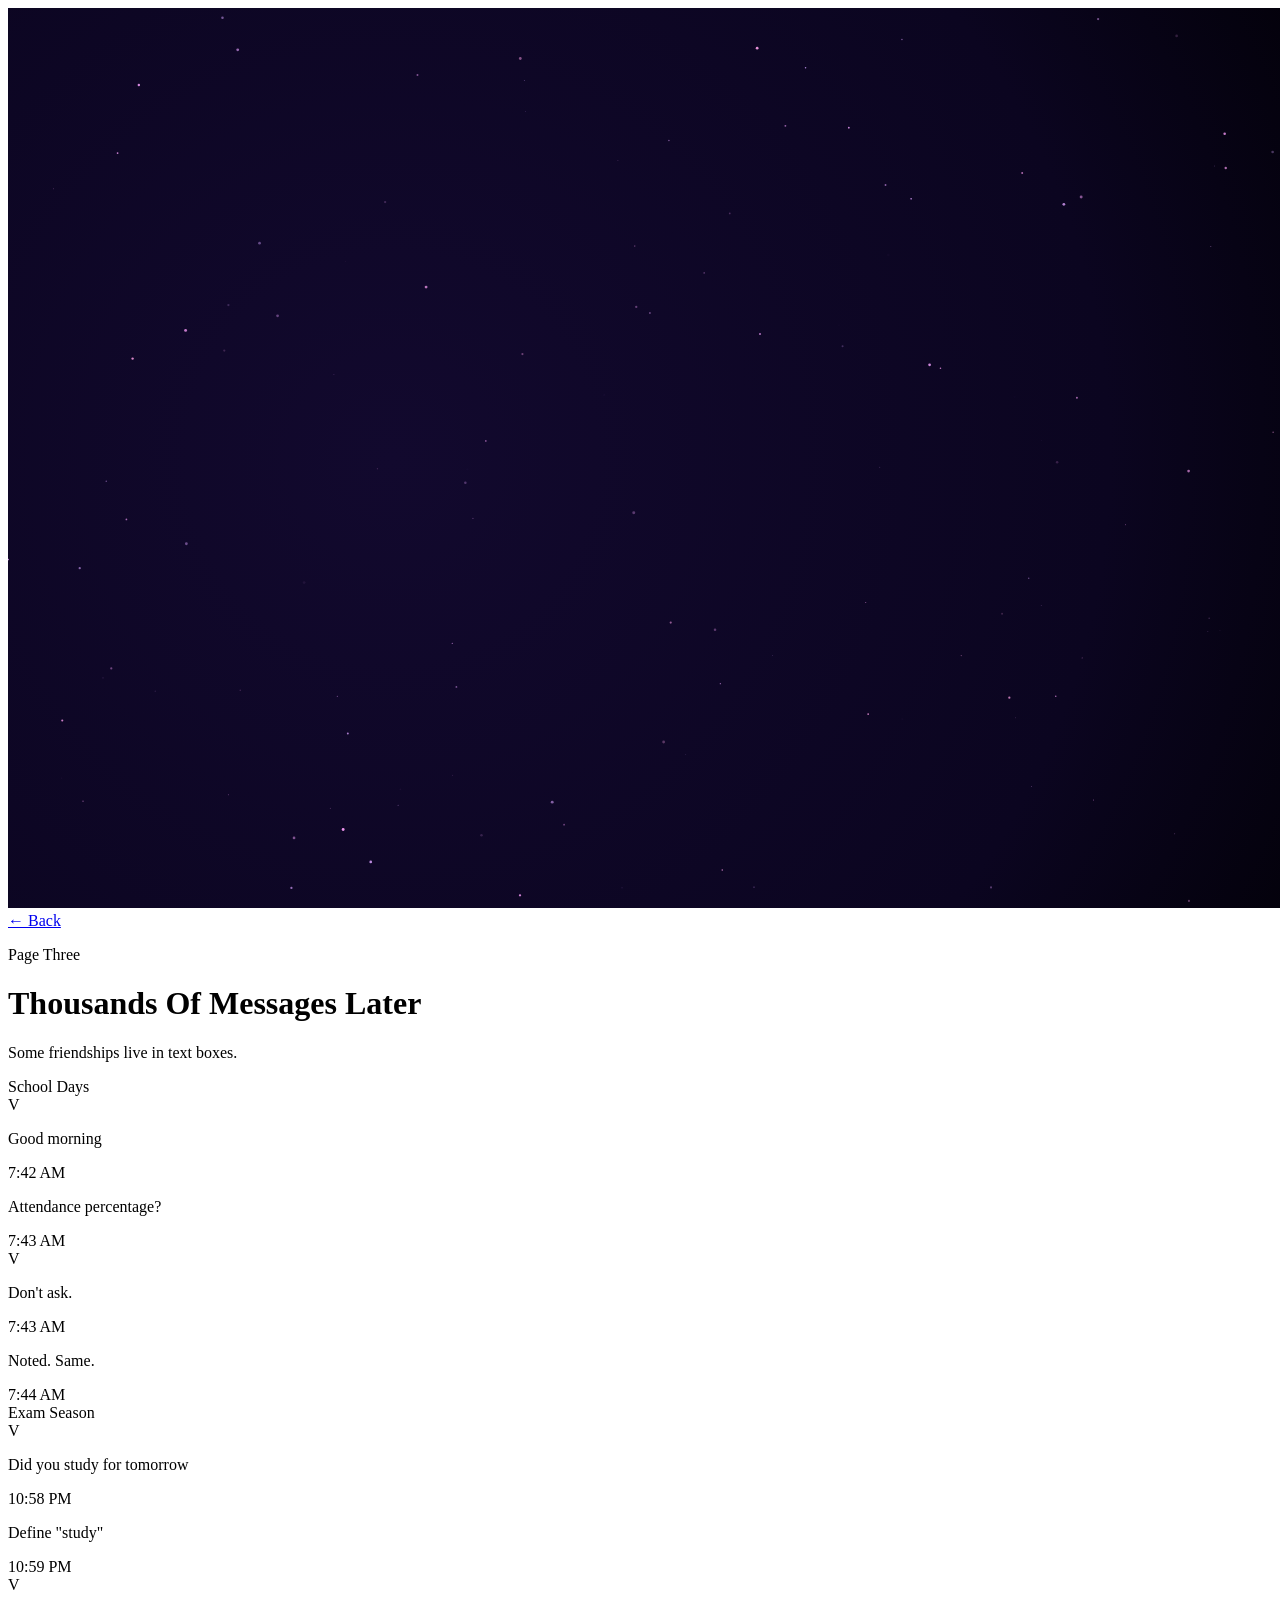
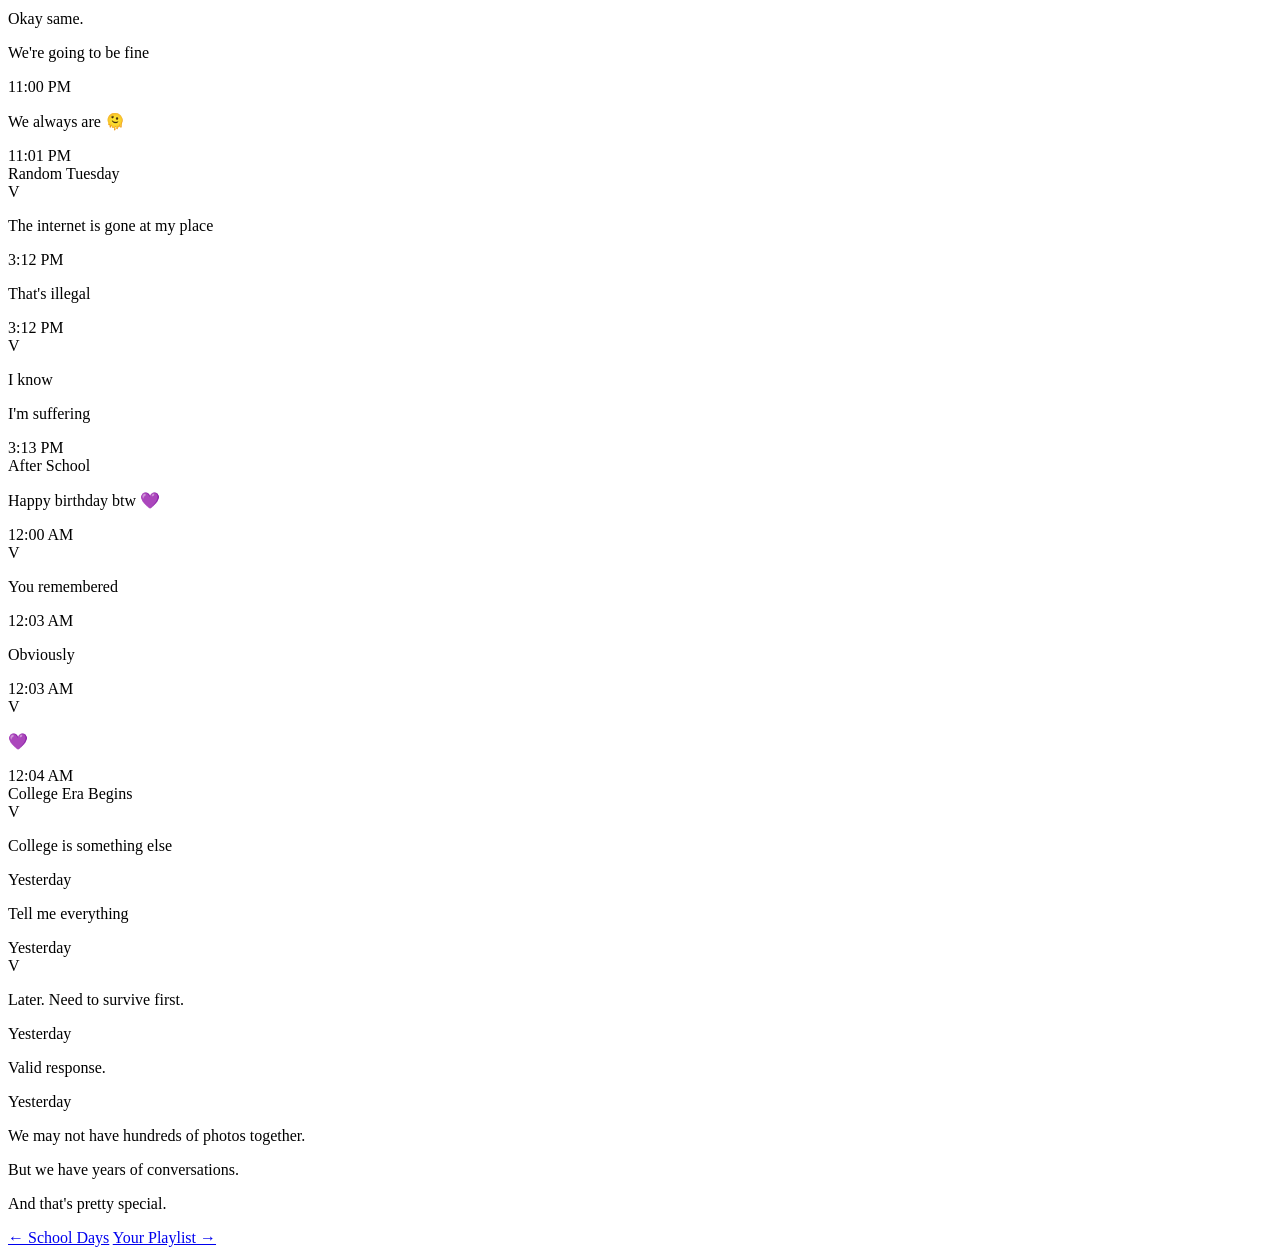
==== chat.html @ 37952ed3 "Add files via upload" ====
<!DOCTYPE html>
<html lang="en">
<head>
  <meta charset="UTF-8" />
  <meta name="viewport" content="width=device-width, initial-scale=1.0" />
  <title>Chat Archives — Varsha's 18th</title>
  <link rel="stylesheet" href="chat.css" />
</head>
<body>

  <canvas id="chatCanvas"></canvas>

  <div class="page-wrap">

    <nav class="back-nav">
      <a href="main.html" class="back-link">← Back</a>
    </nav>

    <header class="page-header">
      <p class="page-tag">Page Three</p>
      <h1 class="page-title">Thousands Of Messages Later</h1>
      <p class="page-subtitle">Some friendships live in text boxes.</p>
    </header>

    <!-- Chat container -->
    <div class="chat-window" role="log" aria-label="Conversation archive">

      <div class="chat-date-divider"><span>School Days</span></div>

      <div class="bubble-row row-them">
        <div class="avatar" aria-hidden="true">V</div>
        <div class="bubble bubble-them">
          <p>Good morning</p>
          <span class="bubble-time">7:42 AM</span>
        </div>
      </div>

      <div class="bubble-row row-me">
        <div class="bubble bubble-me">
          <p>Attendance percentage?</p>
          <span class="bubble-time">7:43 AM</span>
        </div>
      </div>

      <div class="bubble-row row-them">
        <div class="avatar" aria-hidden="true">V</div>
        <div class="bubble bubble-them">
          <p>Don't ask.</p>
          <span class="bubble-time">7:43 AM</span>
        </div>
      </div>

      <div class="bubble-row row-me">
        <div class="bubble bubble-me">
          <p>Noted. Same.</p>
          <span class="bubble-time">7:44 AM</span>
        </div>
      </div>

      <div class="chat-date-divider"><span>Exam Season</span></div>

      <div class="bubble-row row-them">
        <div class="avatar" aria-hidden="true">V</div>
        <div class="bubble bubble-them">
          <p>Did you study for tomorrow</p>
          <span class="bubble-time">10:58 PM</span>
        </div>
      </div>

      <div class="bubble-row row-me">
        <div class="bubble bubble-me">
          <p>Define "study"</p>
          <span class="bubble-time">10:59 PM</span>
        </div>
      </div>

      <div class="bubble-row row-them">
        <div class="avatar" aria-hidden="true">V</div>
        <div class="bubble bubble-them">
          <p>Okay same.</p>
          <p>We're going to be fine</p>
          <span class="bubble-time">11:00 PM</span>
        </div>
      </div>

      <div class="bubble-row row-me">
        <div class="bubble bubble-me">
          <p>We always are 🫠</p>
          <span class="bubble-time">11:01 PM</span>
        </div>
      </div>

      <div class="chat-date-divider"><span>Random Tuesday</span></div>

      <div class="bubble-row row-them">
        <div class="avatar" aria-hidden="true">V</div>
        <div class="bubble bubble-them">
          <p>The internet is gone at my place</p>
          <span class="bubble-time">3:12 PM</span>
        </div>
      </div>

      <div class="bubble-row row-me">
        <div class="bubble bubble-me">
          <p>That's illegal</p>
          <span class="bubble-time">3:12 PM</span>
        </div>
      </div>

      <div class="bubble-row row-them">
        <div class="avatar" aria-hidden="true">V</div>
        <div class="bubble bubble-them">
          <p>I know</p>
          <p>I'm suffering</p>
          <span class="bubble-time">3:13 PM</span>
        </div>
      </div>

      <div class="chat-date-divider"><span>After School</span></div>

      <div class="bubble-row row-me">
        <div class="bubble bubble-me">
          <p>Happy birthday btw 💜</p>
          <span class="bubble-time">12:00 AM</span>
        </div>
      </div>

      <div class="bubble-row row-them">
        <div class="avatar" aria-hidden="true">V</div>
        <div class="bubble bubble-them">
          <p>You remembered</p>
          <span class="bubble-time">12:03 AM</span>
        </div>
      </div>

      <div class="bubble-row row-me">
        <div class="bubble bubble-me">
          <p>Obviously</p>
          <span class="bubble-time">12:03 AM</span>
        </div>
      </div>

      <div class="bubble-row row-them">
        <div class="avatar" aria-hidden="true">V</div>
        <div class="bubble bubble-them">
          <p>💜</p>
          <span class="bubble-time">12:04 AM</span>
        </div>
      </div>

      <div class="chat-date-divider"><span>College Era Begins</span></div>

      <div class="bubble-row row-them">
        <div class="avatar" aria-hidden="true">V</div>
        <div class="bubble bubble-them">
          <p>College is something else</p>
          <span class="bubble-time">Yesterday</span>
        </div>
      </div>

      <div class="bubble-row row-me">
        <div class="bubble bubble-me">
          <p>Tell me everything</p>
          <span class="bubble-time">Yesterday</span>
        </div>
      </div>

      <div class="bubble-row row-them">
        <div class="avatar" aria-hidden="true">V</div>
        <div class="bubble bubble-them">
          <p>Later. Need to survive first.</p>
          <span class="bubble-time">Yesterday</span>
        </div>
      </div>

      <div class="bubble-row row-me">
        <div class="bubble bubble-me">
          <p>Valid response.</p>
          <span class="bubble-time">Yesterday</span>
        </div>
      </div>

    </div>

    <!-- Ending message -->
    <div class="chat-ending">
      <p class="ending-main">We may not have hundreds of photos together.</p>
      <p class="ending-main">But we have years of conversations.</p>
      <p class="ending-sub">And that's pretty special.</p>
    </div>

    <footer class="nav-foot">
      <a href="school.html" class="foot-link">← School Days</a>
      <a href="music.html" class="foot-link">Your Playlist →</a>
    </footer>

  </div>

  <script>
    (function(){
      const c=document.getElementById('chatCanvas');
      const ctx=c.getContext('2d');
      let pts=[];
      function resize(){
        c.width=window.innerWidth; c.height=window.innerHeight;
        pts=Array.from({length:Math.floor(c.width*c.height/9000)},()=>({
          x:Math.random()*c.width,y:Math.random()*c.height,
          r:Math.random()*1.2+0.3,a:Math.random(),
          da:(Math.random()*0.004+0.002)*(Math.random()<.5?1:-1),hue:270+Math.random()*45
        }));
      }
      function draw(){
        ctx.clearRect(0,0,c.width,c.height);
        const g=ctx.createRadialGradient(c.width*.3,c.height*.5,0,c.width*.3,c.height*.5,c.width*.8);
        g.addColorStop(0,'#12092e'); g.addColorStop(.7,'#0b0520'); g.addColorStop(1,'#03010a');
        ctx.fillStyle=g; ctx.fillRect(0,0,c.width,c.height);
        for(const p of pts){
          p.a+=p.da; if(p.a>1||p.a<0)p.da*=-1;
          ctx.beginPath(); ctx.arc(p.x,p.y,p.r,0,Math.PI*2);
          ctx.fillStyle=`hsla(${p.hue},70%,75%,${p.a})`; ctx.fill();
        }
        requestAnimationFrame(draw);
      }
      window.addEventListener('resize',resize); resize(); draw();
    })();

    // Stagger bubble entrance
    document.querySelectorAll('.bubble-row').forEach((el, i) => {
      el.style.animationDelay = (i * 0.07) + 's';
    });
  </script>
<script src="globalMusic.js"></script>
</body>
</html>
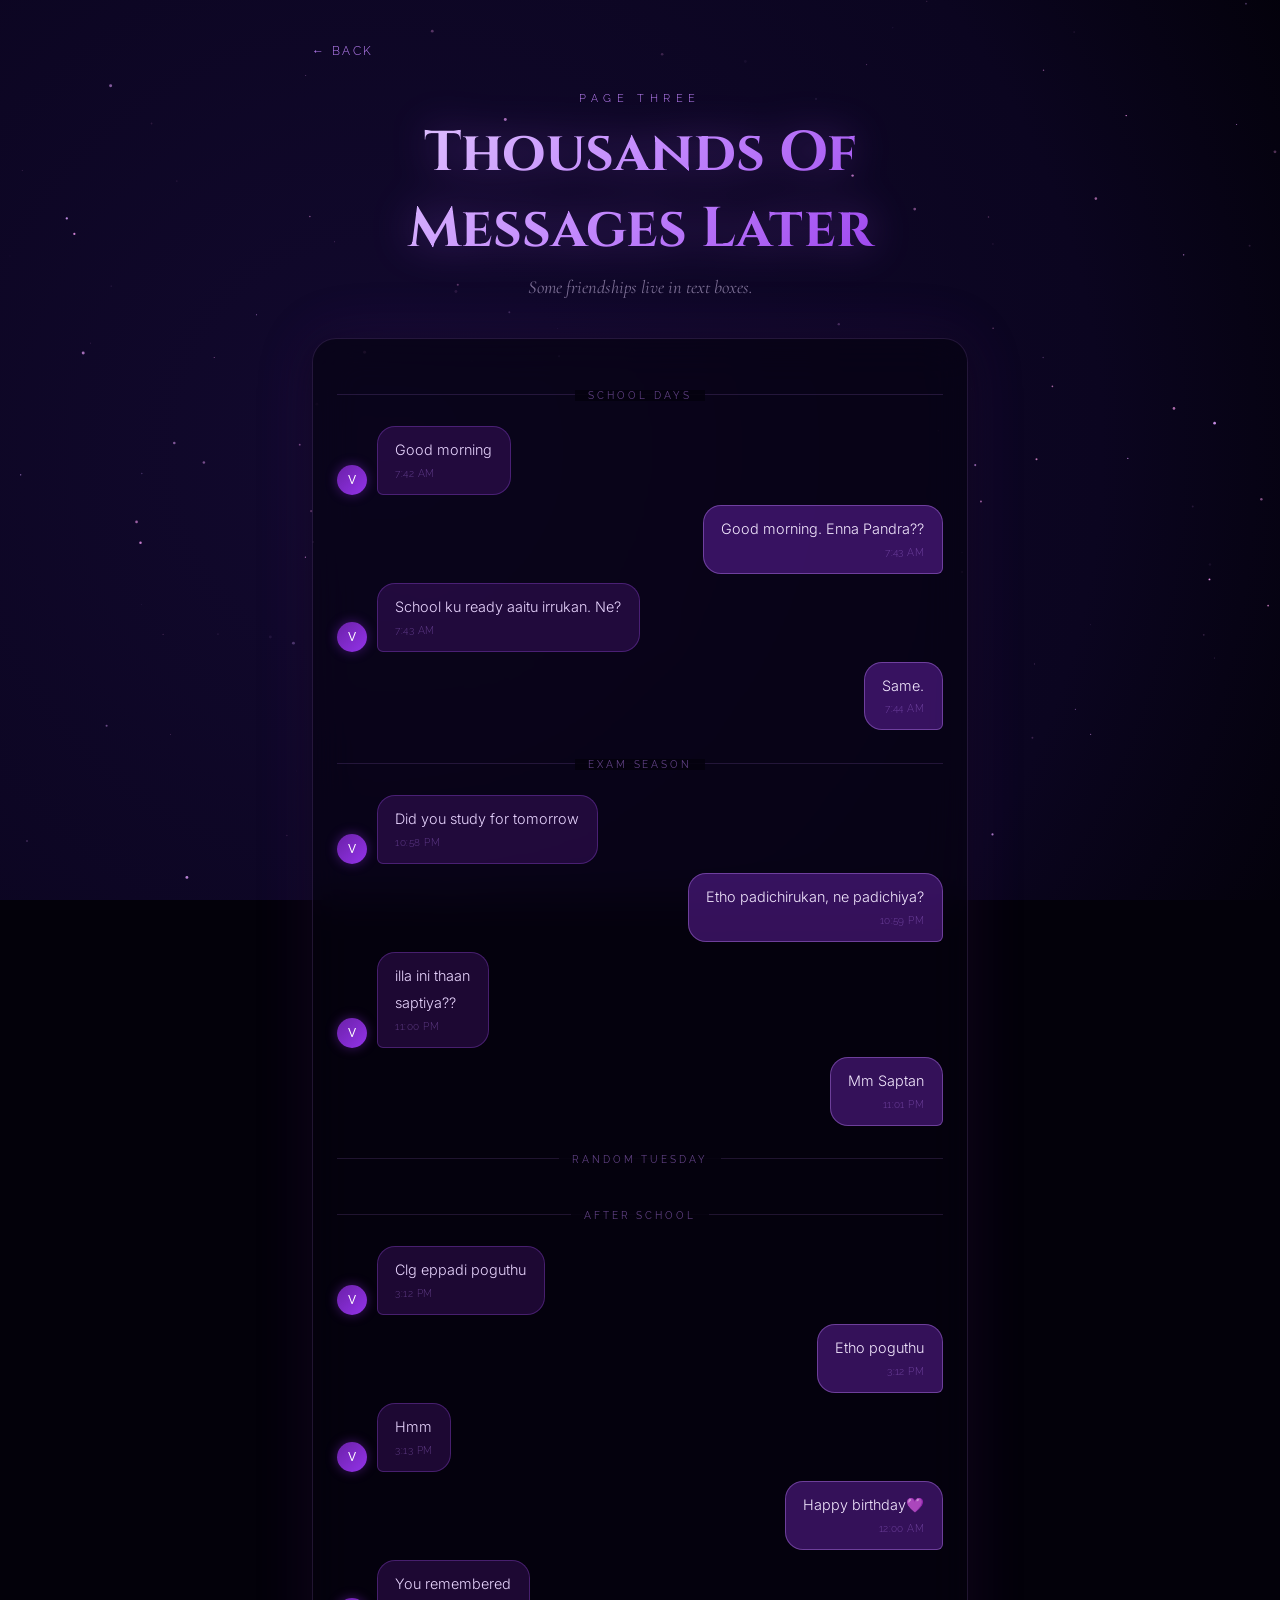
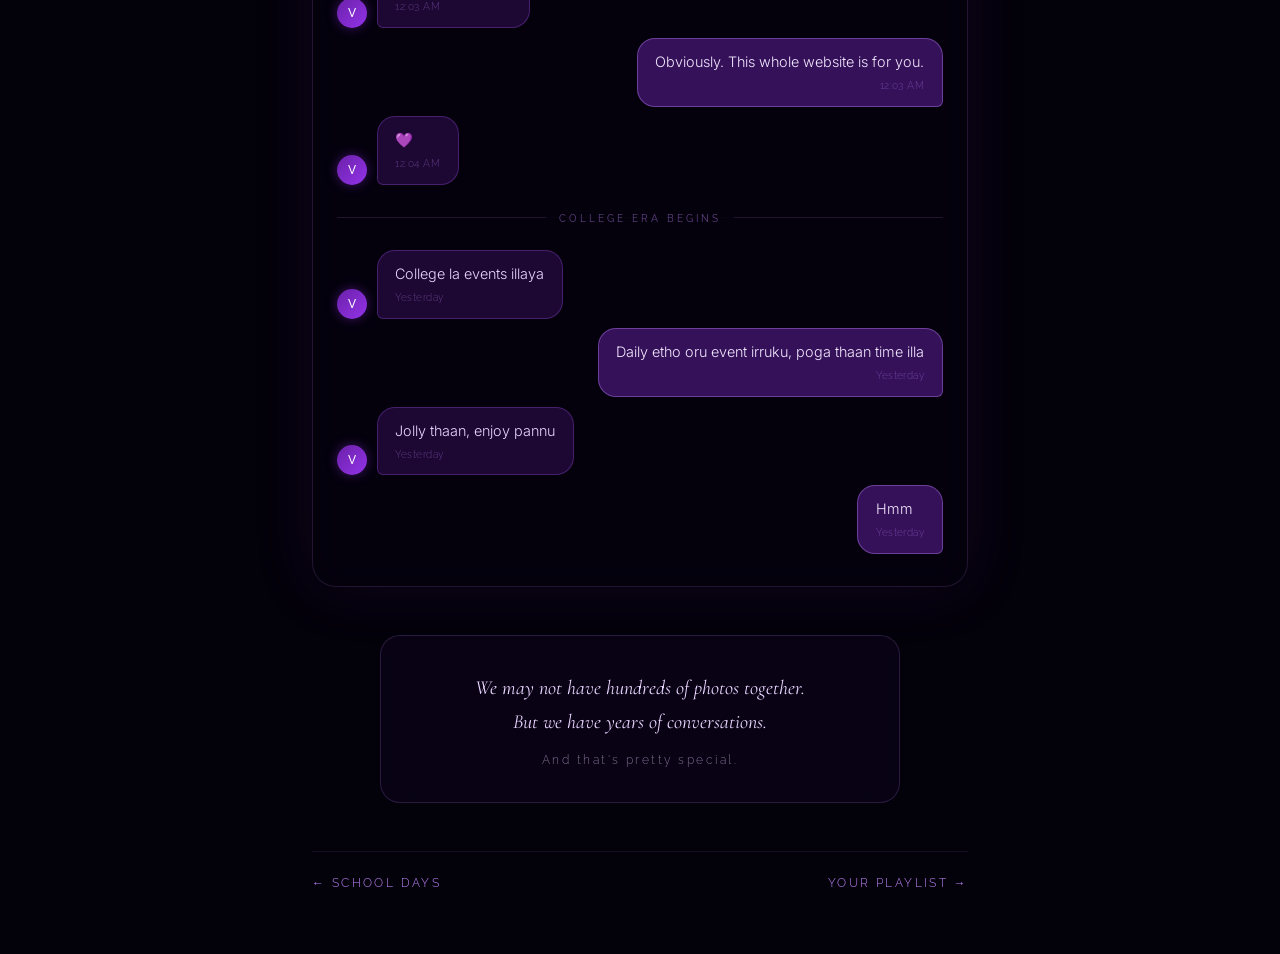
==== commit d9e8d91e: "Update chat messages with new content" ====
--- a/chat.html
+++ b/chat.html
@@ -37,7 +37,7 @@
 
       <div class="bubble-row row-me">
         <div class="bubble bubble-me">
-          <p>Attendance percentage?</p>
+          <p>Good morning. Enna Pandra??</p>
           <span class="bubble-time">7:43 AM</span>
         </div>
       </div>
@@ -45,14 +45,14 @@
       <div class="bubble-row row-them">
         <div class="avatar" aria-hidden="true">V</div>
         <div class="bubble bubble-them">
-          <p>Don't ask.</p>
+          <p>School ku ready aaitu irrukan. Ne?</p>
           <span class="bubble-time">7:43 AM</span>
         </div>
       </div>
 
       <div class="bubble-row row-me">
         <div class="bubble bubble-me">
-          <p>Noted. Same.</p>
+          <p>Same.</p>
           <span class="bubble-time">7:44 AM</span>
         </div>
       </div>
@@ -69,7 +69,7 @@
 
       <div class="bubble-row row-me">
         <div class="bubble bubble-me">
-          <p>Define "study"</p>
+          <p>Etho padichirukan, ne padichiya?</p>
           <span class="bubble-time">10:59 PM</span>
         </div>
       </div>
@@ -77,32 +77,33 @@
       <div class="bubble-row row-them">
         <div class="avatar" aria-hidden="true">V</div>
         <div class="bubble bubble-them">
-          <p>Okay same.</p>
-          <p>We're going to be fine</p>
+          <p>illa ini thaan</p>
+          <p>saptiya??</p>
           <span class="bubble-time">11:00 PM</span>
         </div>
       </div>
 
       <div class="bubble-row row-me">
         <div class="bubble bubble-me">
-          <p>We always are 🫠</p>
+          <p>Mm Saptan</p>
           <span class="bubble-time">11:01 PM</span>
         </div>
       </div>
 
       <div class="chat-date-divider"><span>Random Tuesday</span></div>
-
-      <div class="bubble-row row-them">
-        <div class="avatar" aria-hidden="true">V</div>
-        <div class="bubble bubble-them">
-          <p>The internet is gone at my place</p>
+      <div class="chat-date-divider"><span>After School</span></div>
+
+      <div class="bubble-row row-them">
+        <div class="avatar" aria-hidden="true">V</div>
+        <div class="bubble bubble-them">
+          <p>Clg eppadi poguthu</p>
           <span class="bubble-time">3:12 PM</span>
         </div>
       </div>
 
       <div class="bubble-row row-me">
         <div class="bubble bubble-me">
-          <p>That's illegal</p>
+          <p>Etho poguthu</p>
           <span class="bubble-time">3:12 PM</span>
         </div>
       </div>
@@ -110,17 +111,15 @@
       <div class="bubble-row row-them">
         <div class="avatar" aria-hidden="true">V</div>
         <div class="bubble bubble-them">
-          <p>I know</p>
-          <p>I'm suffering</p>
+          <p>Hmm</p>
+          <p></p>
           <span class="bubble-time">3:13 PM</span>
         </div>
       </div>
 
-      <div class="chat-date-divider"><span>After School</span></div>
-
-      <div class="bubble-row row-me">
-        <div class="bubble bubble-me">
-          <p>Happy birthday btw 💜</p>
+      <div class="bubble-row row-me">
+        <div class="bubble bubble-me">
+          <p>Happy birthday💜</p>
           <span class="bubble-time">12:00 AM</span>
         </div>
       </div>
@@ -135,7 +134,7 @@
 
       <div class="bubble-row row-me">
         <div class="bubble bubble-me">
-          <p>Obviously</p>
+          <p>Obviously. This whole website is for you.</p>
           <span class="bubble-time">12:03 AM</span>
         </div>
       </div>
@@ -153,29 +152,29 @@
       <div class="bubble-row row-them">
         <div class="avatar" aria-hidden="true">V</div>
         <div class="bubble bubble-them">
-          <p>College is something else</p>
-          <span class="bubble-time">Yesterday</span>
-        </div>
-      </div>
-
-      <div class="bubble-row row-me">
-        <div class="bubble bubble-me">
-          <p>Tell me everything</p>
-          <span class="bubble-time">Yesterday</span>
-        </div>
-      </div>
-
-      <div class="bubble-row row-them">
-        <div class="avatar" aria-hidden="true">V</div>
-        <div class="bubble bubble-them">
-          <p>Later. Need to survive first.</p>
-          <span class="bubble-time">Yesterday</span>
-        </div>
-      </div>
-
-      <div class="bubble-row row-me">
-        <div class="bubble bubble-me">
-          <p>Valid response.</p>
+          <p>College la events illaya</p>
+          <span class="bubble-time">Yesterday</span>
+        </div>
+      </div>
+
+      <div class="bubble-row row-me">
+        <div class="bubble bubble-me">
+          <p>Daily etho oru event irruku, poga thaan time illa</p>
+          <span class="bubble-time">Yesterday</span>
+        </div>
+      </div>
+
+      <div class="bubble-row row-them">
+        <div class="avatar" aria-hidden="true">V</div>
+        <div class="bubble bubble-them">
+          <p>Jolly thaan, enjoy pannu</p>
+          <span class="bubble-time">Yesterday</span>
+        </div>
+      </div>
+
+      <div class="bubble-row row-me">
+        <div class="bubble bubble-me">
+          <p>Hmm</p>
           <span class="bubble-time">Yesterday</span>
         </div>
       </div>
--- a/chat.css
+++ b/chat.css
@@ -0,0 +1,197 @@
+/* =============================================
+   CHAT ARCHIVES PAGE — css/chat.css
+   ============================================= */
+
+@import url('https://fonts.googleapis.com/css2?family=Cormorant+Garamond:ital,wght@0,300;0,400;0,600;1,300&family=Cinzel:wght@400;700&family=Raleway:wght@200;300;400;500&family=Inter:wght@300;400;500&display=swap');
+
+:root {
+  --void: #03010a;
+  --purple-2: #9333ea;
+  --purple-3: #c084fc;
+  --purple-4: #e9d5ff;
+  --glow: #a855f7;
+  --accent: #f0abfc;
+  --glass-bg: rgba(107, 33, 168, 0.07);
+  --glass-border: rgba(192, 132, 252, 0.18);
+  --text-primary: #f3e8ff;
+  --text-muted: rgba(233, 213, 255, 0.5);
+  --text-body: rgba(233, 213, 255, 0.82);
+  --bubble-them-bg: rgba(107, 33, 168, 0.25);
+  --bubble-them-border: rgba(168, 85, 247, 0.3);
+  --bubble-me-bg: rgba(147, 51, 234, 0.35);
+  --bubble-me-border: rgba(192, 132, 252, 0.4);
+  --font-display: 'Cinzel', serif;
+  --font-body: 'Cormorant Garamond', serif;
+  --font-ui: 'Raleway', sans-serif;
+  --font-chat: 'Inter', sans-serif;
+  --ease: cubic-bezier(0.4, 0, 0.2, 1);
+}
+
+*, *::before, *::after { box-sizing: border-box; margin: 0; padding: 0; }
+body { background: var(--void); color: var(--text-primary); font-family: var(--font-body); min-height: 100vh; overflow-x: hidden; }
+#chatCanvas { position: fixed; inset: 0; z-index: 0; pointer-events: none; }
+
+.page-wrap { position: relative; z-index: 2; max-width: 720px; margin: 0 auto; padding: 2.5rem 2rem 4rem; }
+
+.back-nav { margin-bottom: 2rem; }
+.back-link { font-family: var(--font-ui); font-size: 0.75rem; font-weight: 300; letter-spacing: 0.2em; text-transform: uppercase; color: var(--purple-3); text-decoration: none; transition: color 0.2s; }
+.back-link:hover { color: var(--accent); }
+
+.page-header { text-align: center; margin-bottom: 2.5rem; animation: fadeUp 1s var(--ease) both; }
+.page-tag { font-family: var(--font-ui); font-weight: 300; font-size: 0.68rem; letter-spacing: 0.5em; text-transform: uppercase; color: var(--purple-3); margin-bottom: 0.6rem; }
+.page-title { font-family: var(--font-display); font-size: clamp(1.8rem, 5vw, 3.5rem); font-weight: 700; background: linear-gradient(135deg, #e9d5ff, #c084fc, #9333ea); -webkit-background-clip: text; -webkit-text-fill-color: transparent; background-clip: text; filter: drop-shadow(0 0 20px rgba(168,85,247,0.4)); margin-bottom: 0.6rem; }
+.page-subtitle { font-family: var(--font-body); font-style: italic; font-size: clamp(0.95rem, 2vw, 1.15rem); color: var(--text-muted); }
+
+/* ---- Chat Window ---- */
+.chat-window {
+  background: rgba(5, 2, 15, 0.6);
+  border: 1px solid rgba(192,132,252,0.15);
+  border-radius: 24px;
+  padding: 2rem 1.5rem;
+  backdrop-filter: blur(20px);
+  -webkit-backdrop-filter: blur(20px);
+  display: flex;
+  flex-direction: column;
+  gap: 0.6rem;
+  box-shadow: 0 0 60px rgba(107,33,168,0.15), 0 8px 32px rgba(0,0,0,0.5);
+}
+
+/* ---- Date dividers ---- */
+.chat-date-divider {
+  text-align: center;
+  margin: 0.8rem 0;
+  position: relative;
+}
+
+.chat-date-divider::before {
+  content: '';
+  position: absolute;
+  left: 0; right: 0; top: 50%;
+  height: 1px;
+  background: rgba(192,132,252,0.15);
+}
+
+.chat-date-divider span {
+  position: relative;
+  background: rgba(5, 2, 15, 0.9);
+  font-family: var(--font-ui);
+  font-size: 0.62rem;
+  font-weight: 400;
+  letter-spacing: 0.3em;
+  text-transform: uppercase;
+  color: rgba(192,132,252,0.5);
+  padding: 0 0.8rem;
+}
+
+/* ---- Bubble rows ---- */
+.bubble-row {
+  display: flex;
+  align-items: flex-end;
+  gap: 0.6rem;
+  animation: bubbleIn 0.5s var(--ease) both;
+}
+
+.row-me { flex-direction: row-reverse; }
+
+@keyframes bubbleIn {
+  from { opacity: 0; transform: translateY(10px); }
+  to   { opacity: 1; transform: translateY(0); }
+}
+
+/* ---- Avatar ---- */
+.avatar {
+  width: 30px; height: 30px;
+  border-radius: 50%;
+  background: linear-gradient(135deg, #6b21a8, #9333ea);
+  display: flex; align-items: center; justify-content: center;
+  font-family: var(--font-ui);
+  font-size: 0.72rem;
+  font-weight: 500;
+  color: white;
+  flex-shrink: 0;
+  box-shadow: 0 0 12px rgba(147,51,234,0.4);
+}
+
+/* ---- Bubbles ---- */
+.bubble {
+  max-width: 75%;
+  border-radius: 18px;
+  padding: 0.75rem 1.1rem;
+  font-family: var(--font-chat);
+  font-size: 0.9rem;
+  line-height: 1.55;
+  font-weight: 300;
+  position: relative;
+}
+
+.bubble p { margin: 0; }
+.bubble p + p { margin-top: 0.3rem; }
+
+.bubble-them {
+  background: var(--bubble-them-bg);
+  border: 1px solid var(--bubble-them-border);
+  color: var(--purple-4);
+  border-bottom-left-radius: 6px;
+}
+
+.bubble-me {
+  background: var(--bubble-me-bg);
+  border: 1px solid var(--bubble-me-border);
+  color: #f3e8ff;
+  border-bottom-right-radius: 6px;
+}
+
+.bubble-time {
+  display: block;
+  font-size: 0.6rem;
+  color: rgba(192,132,252,0.4);
+  margin-top: 0.35rem;
+  text-align: right;
+  font-family: var(--font-ui);
+  font-weight: 300;
+  letter-spacing: 0.05em;
+}
+
+.bubble-them .bubble-time { text-align: left; }
+
+/* ---- Ending ---- */
+.chat-ending {
+  margin: 3rem auto;
+  max-width: 520px;
+  text-align: center;
+  padding: 2.2rem 2rem;
+  background: var(--glass-bg);
+  border: 1px solid var(--glass-border);
+  border-radius: 20px;
+  backdrop-filter: blur(14px);
+  animation: fadeUp 0.8s var(--ease) 0.5s both;
+}
+
+.ending-main {
+  font-family: var(--font-body);
+  font-style: italic;
+  font-size: clamp(1.05rem, 2vw, 1.25rem);
+  color: var(--purple-4);
+  line-height: 1.7;
+}
+
+.ending-sub {
+  font-family: var(--font-ui);
+  font-weight: 300;
+  font-size: 0.78rem;
+  letter-spacing: 0.2em;
+  color: var(--text-muted);
+  margin-top: 0.8rem;
+}
+
+.nav-foot { display: flex; justify-content: space-between; margin-top: 2rem; padding-top: 1.5rem; border-top: 1px solid rgba(192,132,252,0.1); }
+.foot-link { font-family: var(--font-ui); font-size: 0.75rem; font-weight: 300; letter-spacing: 0.2em; text-transform: uppercase; color: var(--purple-3); text-decoration: none; transition: color 0.2s; }
+.foot-link:hover { color: var(--accent); }
+
+@keyframes fadeUp { from{opacity:0;transform:translateY(22px)} to{opacity:1;transform:translateY(0)} }
+
+@media (max-width: 600px) {
+  .page-wrap { padding: 2rem 1rem 3rem; }
+  .chat-window { padding: 1.5rem 1rem; }
+  .bubble { max-width: 88%; }
+}
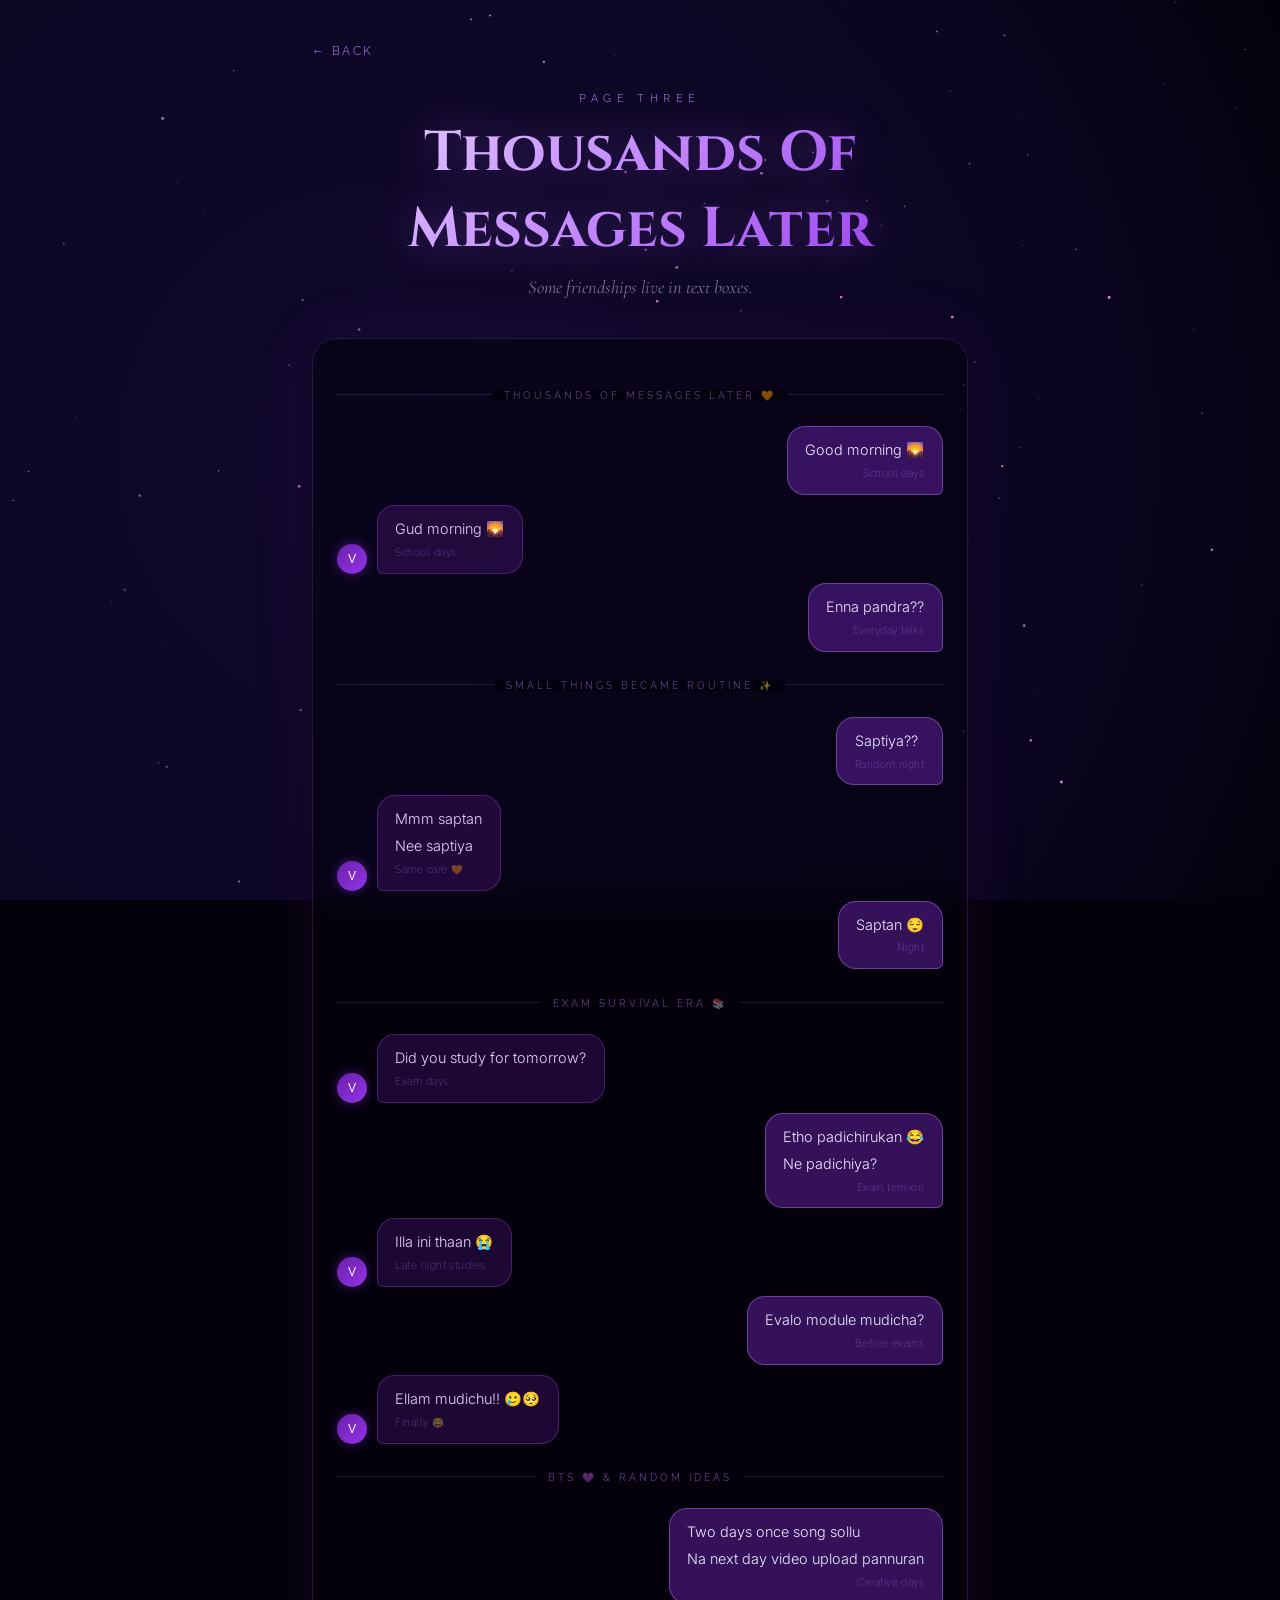
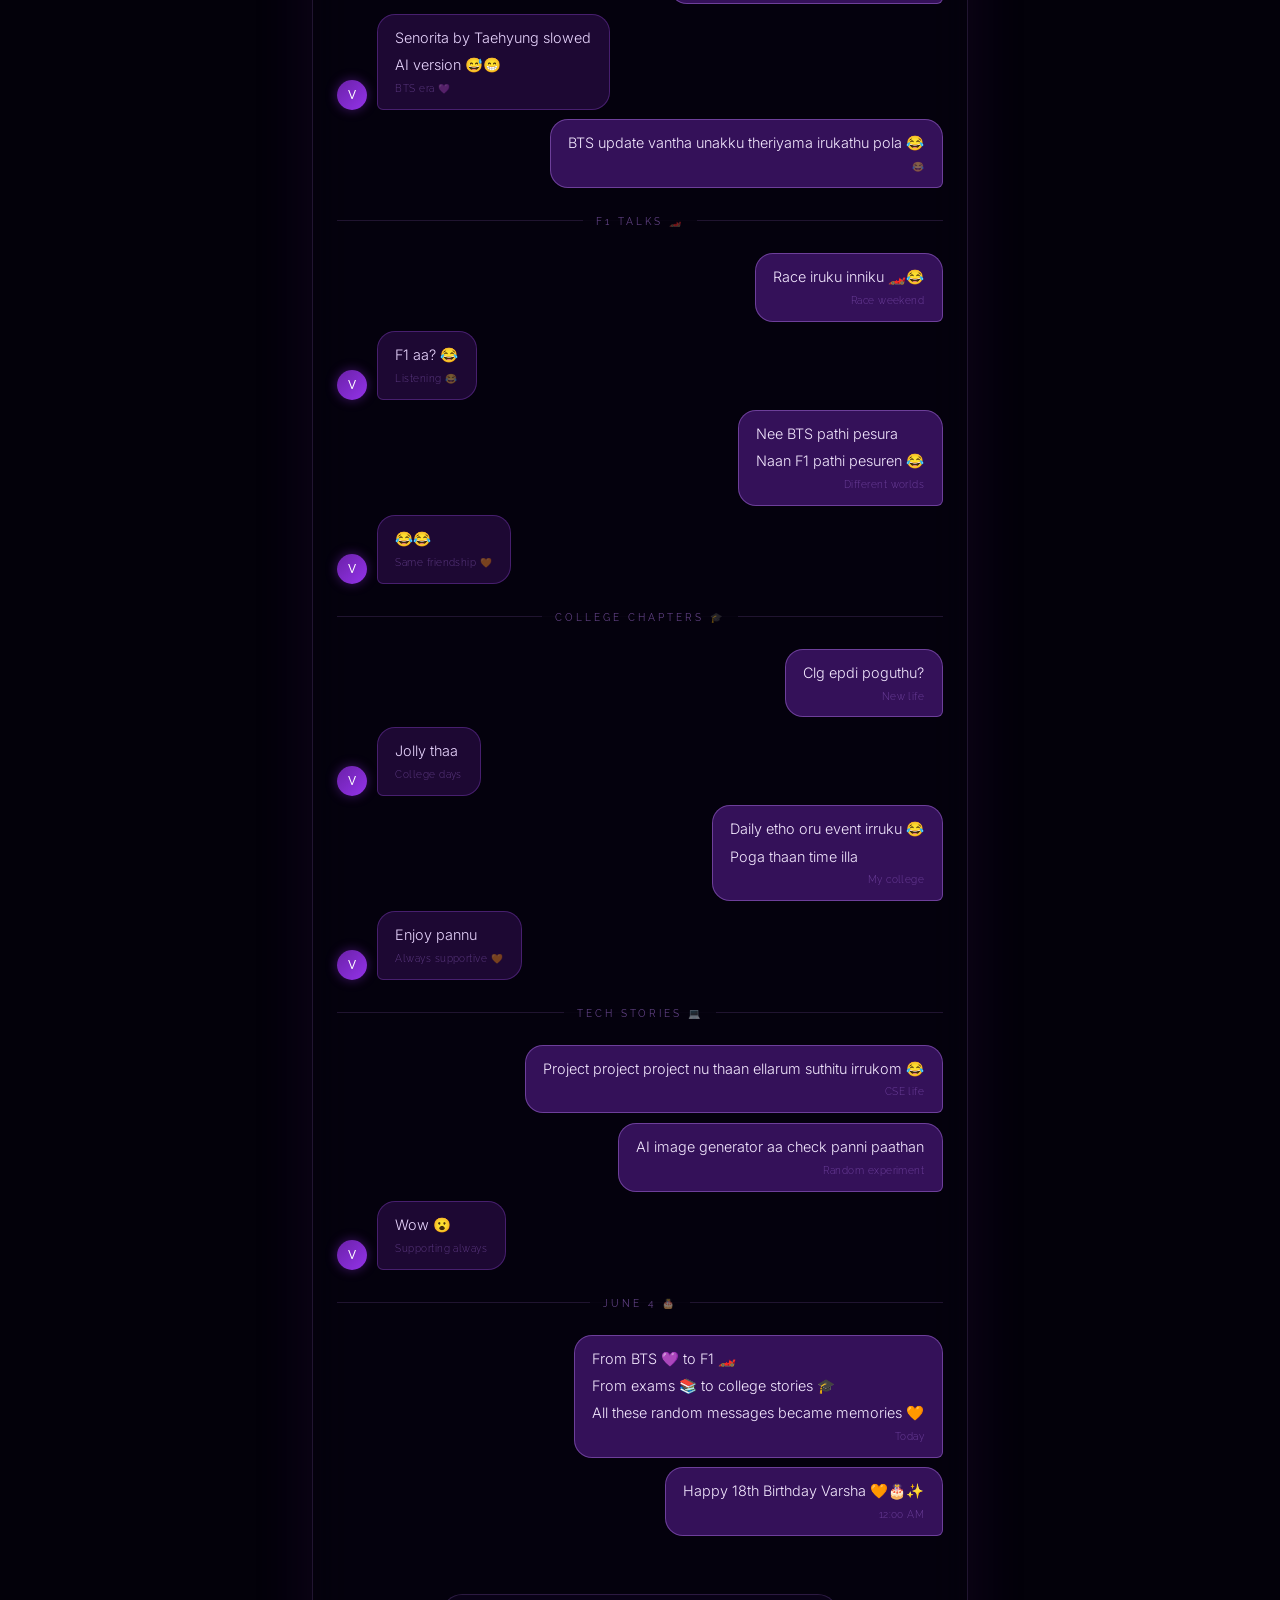
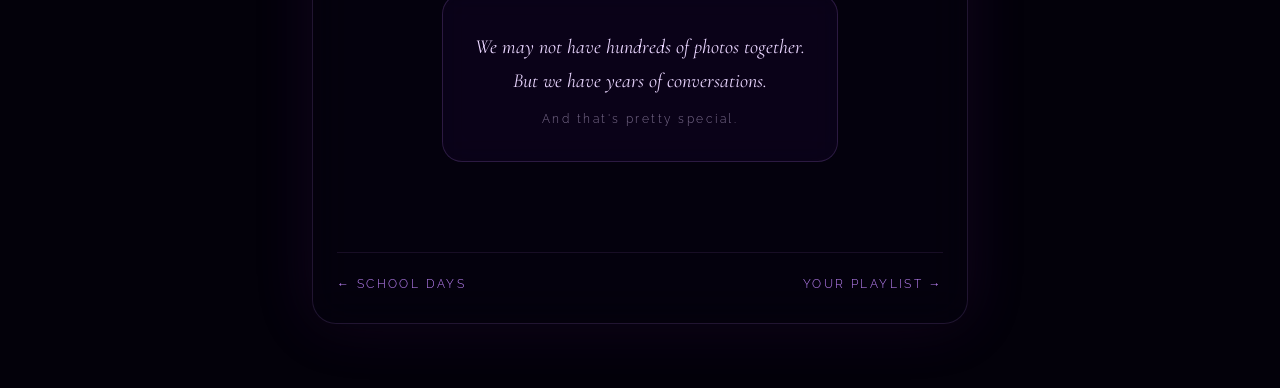
==== commit fbd757c3: "Revise chat history with new messages and sections Updated chat messages and added new sections refl" ====
--- a/chat.html
+++ b/chat.html
@@ -25,161 +25,280 @@
     <!-- Chat container -->
     <div class="chat-window" role="log" aria-label="Conversation archive">
 
-      <div class="chat-date-divider"><span>School Days</span></div>
-
-      <div class="bubble-row row-them">
-        <div class="avatar" aria-hidden="true">V</div>
-        <div class="bubble bubble-them">
-          <p>Good morning</p>
-          <span class="bubble-time">7:42 AM</span>
-        </div>
-      </div>
-
-      <div class="bubble-row row-me">
-        <div class="bubble bubble-me">
-          <p>Good morning. Enna Pandra??</p>
-          <span class="bubble-time">7:43 AM</span>
-        </div>
-      </div>
-
-      <div class="bubble-row row-them">
-        <div class="avatar" aria-hidden="true">V</div>
-        <div class="bubble bubble-them">
-          <p>School ku ready aaitu irrukan. Ne?</p>
-          <span class="bubble-time">7:43 AM</span>
-        </div>
-      </div>
-
-      <div class="bubble-row row-me">
-        <div class="bubble bubble-me">
-          <p>Same.</p>
-          <span class="bubble-time">7:44 AM</span>
-        </div>
-      </div>
-
-      <div class="chat-date-divider"><span>Exam Season</span></div>
-
-      <div class="bubble-row row-them">
-        <div class="avatar" aria-hidden="true">V</div>
-        <div class="bubble bubble-them">
-          <p>Did you study for tomorrow</p>
-          <span class="bubble-time">10:58 PM</span>
-        </div>
-      </div>
-
-      <div class="bubble-row row-me">
-        <div class="bubble bubble-me">
-          <p>Etho padichirukan, ne padichiya?</p>
-          <span class="bubble-time">10:59 PM</span>
-        </div>
-      </div>
-
-      <div class="bubble-row row-them">
-        <div class="avatar" aria-hidden="true">V</div>
-        <div class="bubble bubble-them">
-          <p>illa ini thaan</p>
-          <p>saptiya??</p>
-          <span class="bubble-time">11:00 PM</span>
-        </div>
-      </div>
-
-      <div class="bubble-row row-me">
-        <div class="bubble bubble-me">
-          <p>Mm Saptan</p>
-          <span class="bubble-time">11:01 PM</span>
-        </div>
-      </div>
-
-      <div class="chat-date-divider"><span>Random Tuesday</span></div>
-      <div class="chat-date-divider"><span>After School</span></div>
-
-      <div class="bubble-row row-them">
-        <div class="avatar" aria-hidden="true">V</div>
-        <div class="bubble bubble-them">
-          <p>Clg eppadi poguthu</p>
-          <span class="bubble-time">3:12 PM</span>
-        </div>
-      </div>
-
-      <div class="bubble-row row-me">
-        <div class="bubble bubble-me">
-          <p>Etho poguthu</p>
-          <span class="bubble-time">3:12 PM</span>
-        </div>
-      </div>
-
-      <div class="bubble-row row-them">
-        <div class="avatar" aria-hidden="true">V</div>
-        <div class="bubble bubble-them">
-          <p>Hmm</p>
-          <p></p>
-          <span class="bubble-time">3:13 PM</span>
-        </div>
-      </div>
-
-      <div class="bubble-row row-me">
-        <div class="bubble bubble-me">
-          <p>Happy birthday💜</p>
-          <span class="bubble-time">12:00 AM</span>
-        </div>
-      </div>
-
-      <div class="bubble-row row-them">
-        <div class="avatar" aria-hidden="true">V</div>
-        <div class="bubble bubble-them">
-          <p>You remembered</p>
-          <span class="bubble-time">12:03 AM</span>
-        </div>
-      </div>
-
-      <div class="bubble-row row-me">
-        <div class="bubble bubble-me">
-          <p>Obviously. This whole website is for you.</p>
-          <span class="bubble-time">12:03 AM</span>
-        </div>
-      </div>
-
-      <div class="bubble-row row-them">
-        <div class="avatar" aria-hidden="true">V</div>
-        <div class="bubble bubble-them">
-          <p>💜</p>
-          <span class="bubble-time">12:04 AM</span>
-        </div>
-      </div>
-
-      <div class="chat-date-divider"><span>College Era Begins</span></div>
-
-      <div class="bubble-row row-them">
-        <div class="avatar" aria-hidden="true">V</div>
-        <div class="bubble bubble-them">
-          <p>College la events illaya</p>
-          <span class="bubble-time">Yesterday</span>
-        </div>
-      </div>
-
-      <div class="bubble-row row-me">
-        <div class="bubble bubble-me">
-          <p>Daily etho oru event irruku, poga thaan time illa</p>
-          <span class="bubble-time">Yesterday</span>
-        </div>
-      </div>
-
-      <div class="bubble-row row-them">
-        <div class="avatar" aria-hidden="true">V</div>
-        <div class="bubble bubble-them">
-          <p>Jolly thaan, enjoy pannu</p>
-          <span class="bubble-time">Yesterday</span>
-        </div>
-      </div>
-
-      <div class="bubble-row row-me">
-        <div class="bubble bubble-me">
-          <p>Hmm</p>
-          <span class="bubble-time">Yesterday</span>
-        </div>
-      </div>
-
-    </div>
+      <div class="chat-date-divider">
+  <span>Thousands Of Messages Later 🧡</span>
+</div>
+
+
+<div class="bubble-row row-me">
+  <div class="bubble bubble-me">
+    <p>Good morning 🌄</p>
+    <span class="bubble-time">School days</span>
+  </div>
+</div>
+
+<div class="bubble-row row-them">
+  <div class="avatar">V</div>
+  <div class="bubble bubble-them">
+    <p>Gud morning 🌄</p>
+    <span class="bubble-time">School days</span>
+  </div>
+</div>
+
+<div class="bubble-row row-me">
+  <div class="bubble bubble-me">
+    <p>Enna pandra??</p>
+    <span class="bubble-time">Everyday talks</span>
+  </div>
+</div>
+
+
+<div class="chat-date-divider">
+  <span>Small Things Became Routine ✨</span>
+</div>
+
+
+<div class="bubble-row row-me">
+  <div class="bubble bubble-me">
+    <p>Saptiya??</p>
+    <span class="bubble-time">Random night</span>
+  </div>
+</div>
+
+<div class="bubble-row row-them">
+  <div class="avatar">V</div>
+  <div class="bubble bubble-them">
+    <p>Mmm saptan</p>
+    <p>Nee saptiya</p>
+    <span class="bubble-time">Same care 🧡</span>
+  </div>
+</div>
+
+<div class="bubble-row row-me">
+  <div class="bubble bubble-me">
+    <p>Saptan 😌</p>
+    <span class="bubble-time">Night</span>
+  </div>
+</div>
+
+
+<div class="chat-date-divider">
+  <span>Exam Survival Era 📚</span>
+</div>
+
+
+<div class="bubble-row row-them">
+  <div class="avatar">V</div>
+  <div class="bubble bubble-them">
+    <p>Did you study for tomorrow?</p>
+    <span class="bubble-time">Exam days</span>
+  </div>
+</div>
+
+<div class="bubble-row row-me">
+  <div class="bubble bubble-me">
+    <p>Etho padichirukan 😂</p>
+    <p>Ne padichiya?</p>
+    <span class="bubble-time">Exam tension</span>
+  </div>
+</div>
+
+
+<div class="bubble-row row-them">
+  <div class="avatar">V</div>
+  <div class="bubble bubble-them">
+    <p>Illa ini thaan 😭</p>
+    <span class="bubble-time">Late night studies</span>
+  </div>
+</div>
+
+
+<div class="bubble-row row-me">
+  <div class="bubble bubble-me">
+    <p>Evalo module mudicha?</p>
+    <span class="bubble-time">Before exams</span>
+  </div>
+</div>
+
+
+<div class="bubble-row row-them">
+  <div class="avatar">V</div>
+  <div class="bubble bubble-them">
+    <p>Ellam mudichu!! 🥲🥺</p>
+    <span class="bubble-time">Finally 😂</span>
+  </div>
+</div>
+
+
+
+<div class="chat-date-divider">
+  <span>BTS 💜 & Random Ideas</span>
+</div>
+
+
+<div class="bubble-row row-me">
+  <div class="bubble bubble-me">
+    <p>Two days once song sollu</p>
+    <p>Na next day video upload pannuran</p>
+    <span class="bubble-time">Creative days</span>
+  </div>
+</div>
+
+
+<div class="bubble-row row-them">
+  <div class="avatar">V</div>
+  <div class="bubble bubble-them">
+    <p>Senorita by Taehyung slowed</p>
+    <p>AI version 😅😁</p>
+    <span class="bubble-time">BTS era 💜</span>
+  </div>
+</div>
+
+
+<div class="bubble-row row-me">
+  <div class="bubble bubble-me">
+    <p>BTS update vantha unakku theriyama irukathu pola 😂</p>
+    <span class="bubble-time">😂</span>
+  </div>
+</div>
+
+
+
+<div class="chat-date-divider">
+  <span>F1 Talks 🏎️</span>
+</div>
+
+
+<div class="bubble-row row-me">
+  <div class="bubble bubble-me">
+    <p>Race iruku inniku 🏎️😂</p>
+    <span class="bubble-time">Race weekend</span>
+  </div>
+</div>
+
+
+<div class="bubble-row row-them">
+  <div class="avatar">V</div>
+  <div class="bubble bubble-them">
+    <p>F1 aa? 😂</p>
+    <span class="bubble-time">Listening 😂</span>
+  </div>
+</div>
+
+
+<div class="bubble-row row-me">
+  <div class="bubble bubble-me">
+    <p>Nee BTS pathi pesura</p>
+    <p>Naan F1 pathi pesuren 😂</p>
+    <span class="bubble-time">Different worlds</span>
+  </div>
+</div>
+
+
+<div class="bubble-row row-them">
+  <div class="avatar">V</div>
+  <div class="bubble bubble-them">
+    <p>😂😂</p>
+    <span class="bubble-time">Same friendship 🧡</span>
+  </div>
+</div>
+
+
+
+<div class="chat-date-divider">
+  <span>College Chapters 🎓</span>
+</div>
+
+
+<div class="bubble-row row-me">
+  <div class="bubble bubble-me">
+    <p>Clg epdi poguthu?</p>
+    <span class="bubble-time">New life</span>
+  </div>
+</div>
+
+
+<div class="bubble-row row-them">
+  <div class="avatar">V</div>
+  <div class="bubble bubble-them">
+    <p>Jolly thaa</p>
+    <span class="bubble-time">College days</span>
+  </div>
+</div>
+
+
+<div class="bubble-row row-me">
+  <div class="bubble bubble-me">
+    <p>Daily etho oru event irruku 😂</p>
+    <p>Poga thaan time illa</p>
+    <span class="bubble-time">My college</span>
+  </div>
+</div>
+
+
+<div class="bubble-row row-them">
+  <div class="avatar">V</div>
+  <div class="bubble bubble-them">
+    <p>Enjoy pannu</p>
+    <span class="bubble-time">Always supportive 🧡</span>
+  </div>
+</div>
+
+
+
+
+<div class="chat-date-divider">
+  <span>Tech Stories 💻</span>
+</div>
+
+
+<div class="bubble-row row-me">
+  <div class="bubble bubble-me">
+    <p>Project project project nu thaan ellarum suthitu irrukom 😂</p>
+    <span class="bubble-time">CSE life</span>
+  </div>
+</div>
+
+
+<div class="bubble-row row-me">
+  <div class="bubble bubble-me">
+    <p>AI image generator aa check panni paathan</p>
+    <span class="bubble-time">Random experiment</span>
+  </div>
+</div>
+
+
+<div class="bubble-row row-them">
+  <div class="avatar">V</div>
+  <div class="bubble bubble-them">
+    <p>Wow 😮</p>
+    <span class="bubble-time">Supporting always</span>
+  </div>
+</div>
+
+
+
+<div class="chat-date-divider">
+  <span>June 4 🎂</span>
+</div>
+
+
+<div class="bubble-row row-me">
+  <div class="bubble bubble-me">
+    <p>From BTS 💜 to F1 🏎️</p>
+    <p>From exams 📚 to college stories 🎓</p>
+    <p>All these random messages became memories 🧡</p>
+    <span class="bubble-time">Today</span>
+  </div>
+</div>
+
+
+<div class="bubble-row row-me">
+  <div class="bubble bubble-me">
+    <p>Happy 18th Birthday Varsha 🧡🎂✨</p>
+    <span class="bubble-time">12:00 AM</span>
+  </div>
+</div>
 
     <!-- Ending message -->
     <div class="chat-ending">
